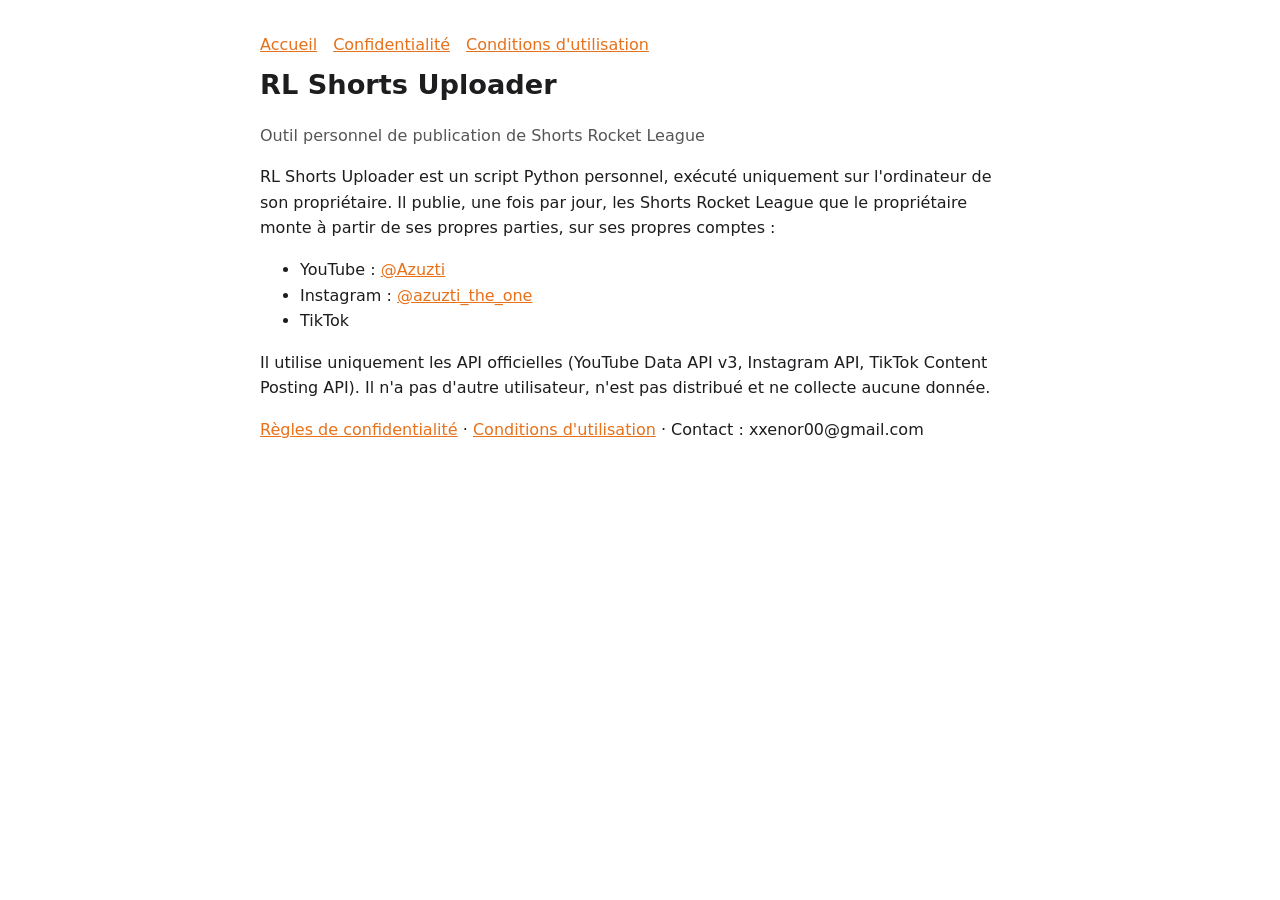
==== index.html @ 32b52418 "Site RL Shorts Uploader : accueil, confidentialité, conditions" ====
<!doctype html><html lang="fr"><head><meta charset="utf-8"><meta name="viewport" content="width=device-width,initial-scale=1"><title>RL Shorts Uploader</title><style>:root{--bg:#fff;--fg:#1d1d1f;--mut:#555;--acc:#e8711a}@media (prefers-color-scheme:dark){:root{--bg:#111418;--fg:#eceff3;--mut:#a8b0bb;--acc:#ff9a45}}
body{background:var(--bg);color:var(--fg);font:16px/1.6 system-ui,Segoe UI,sans-serif;max-width:760px;margin:0 auto;padding:32px 16px}
h1{font-size:1.7rem;margin:.2em 0}h2{font-size:1.15rem;margin-top:1.6em;color:var(--acc)}a{color:var(--acc)}.mut{color:var(--mut)}nav a{margin-right:16px}</style></head>
<body><nav><a href="./">Accueil</a><a href="privacy.html">Confidentialité</a><a href="terms.html">Conditions d'utilisation</a></nav><h1>RL Shorts Uploader</h1><p class="mut">Outil personnel de publication de Shorts Rocket League</p>
<p>RL Shorts Uploader est un script Python personnel, exécuté uniquement sur l'ordinateur de son propriétaire. Il publie, une fois par jour, les Shorts Rocket League que le propriétaire monte à partir de ses propres parties, sur ses propres comptes :</p>
<ul><li>YouTube : <a href="https://www.youtube.com/@Azuzti">@Azuzti</a></li><li>Instagram : <a href="https://www.instagram.com/azuzti_the_one/">@azuzti_the_one</a></li><li>TikTok</li></ul>
<p>Il utilise uniquement les API officielles (YouTube Data API v3, Instagram API, TikTok Content Posting API). Il n'a pas d'autre utilisateur, n'est pas distribué et ne collecte aucune donnée.</p>
<p><a href="privacy.html">Règles de confidentialité</a> · <a href="terms.html">Conditions d'utilisation</a> · Contact : xxenor00@gmail.com</p></body></html>
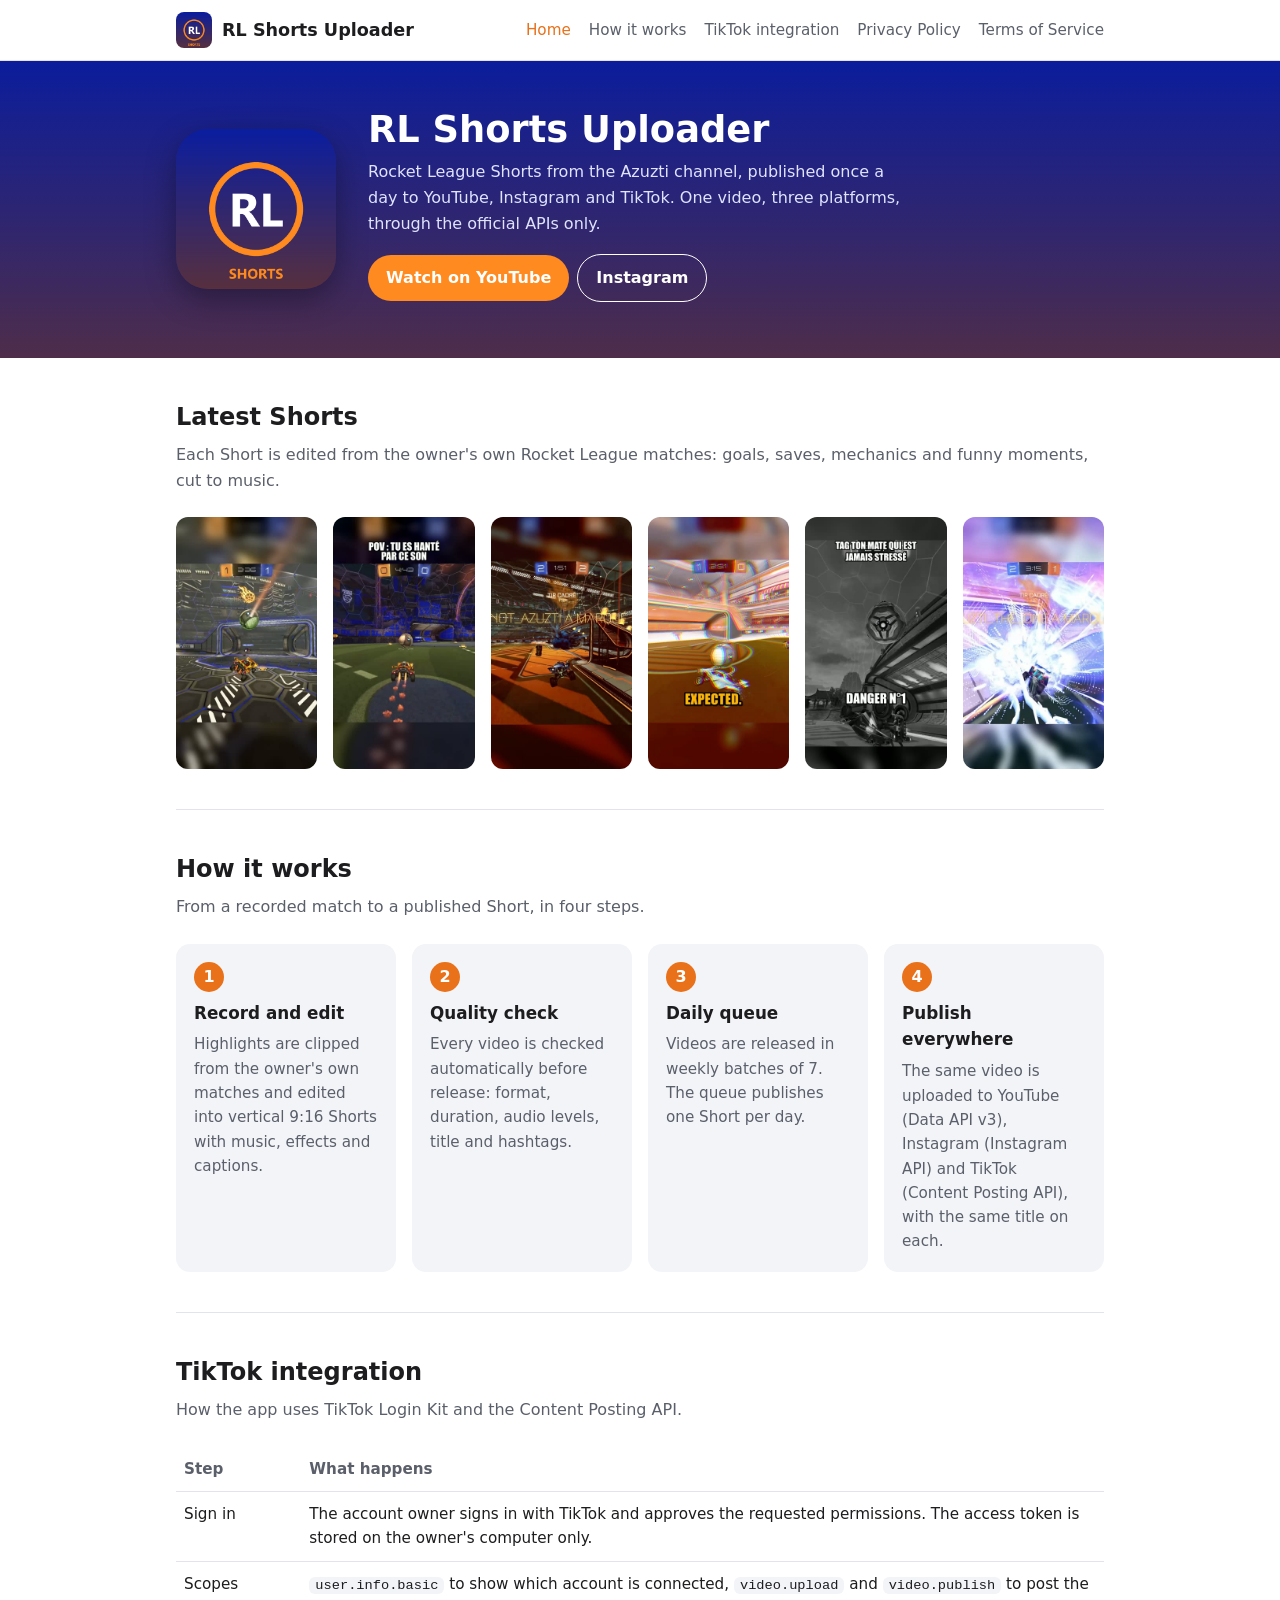
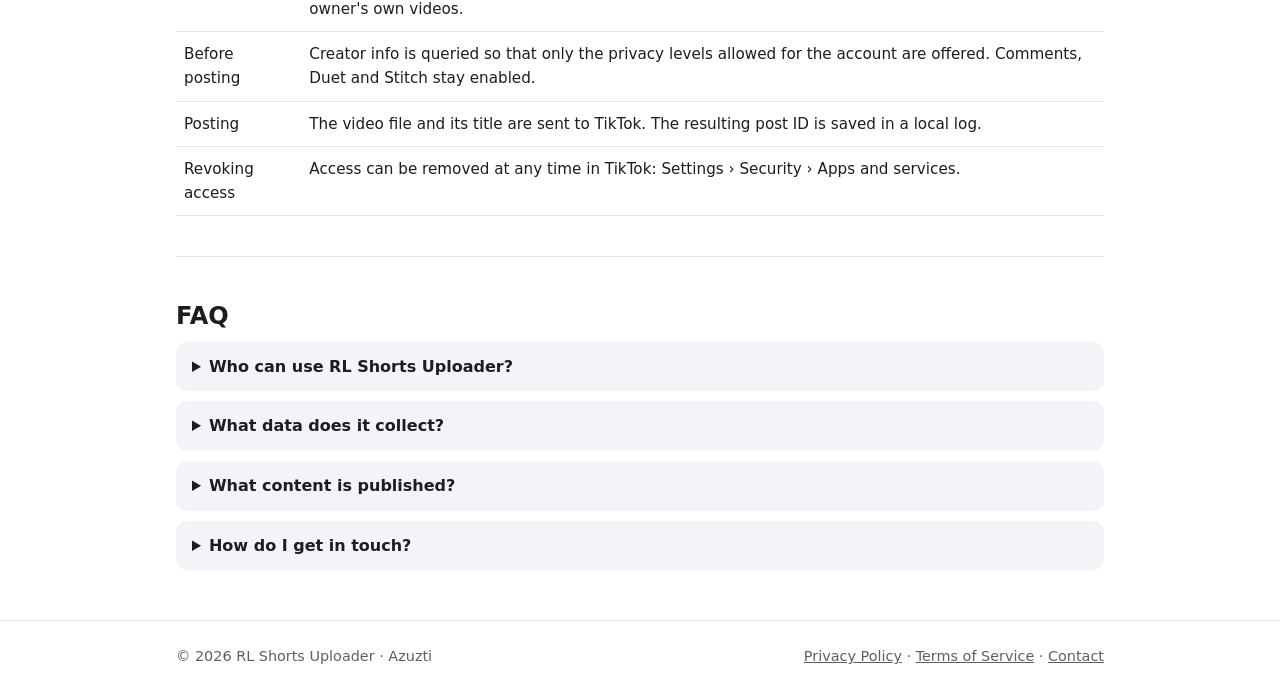
==== commit 10c3db6d: "Site complet en anglais, icône de l'app en favicon et logo sur toutes les pages Co-Authored-By: Clau" ====
--- a/index.html
+++ b/index.html
@@ -1,8 +1,82 @@
-<!doctype html><html lang="fr"><head><meta charset="utf-8"><meta name="viewport" content="width=device-width,initial-scale=1"><title>RL Shorts Uploader</title><style>:root{--bg:#fff;--fg:#1d1d1f;--mut:#555;--acc:#e8711a}@media (prefers-color-scheme:dark){:root{--bg:#111418;--fg:#eceff3;--mut:#a8b0bb;--acc:#ff9a45}}
-body{background:var(--bg);color:var(--fg);font:16px/1.6 system-ui,Segoe UI,sans-serif;max-width:760px;margin:0 auto;padding:32px 16px}
-h1{font-size:1.7rem;margin:.2em 0}h2{font-size:1.15rem;margin-top:1.6em;color:var(--acc)}a{color:var(--acc)}.mut{color:var(--mut)}nav a{margin-right:16px}</style></head>
-<body><nav><a href="./">Accueil</a><a href="privacy.html">Confidentialité</a><a href="terms.html">Conditions d'utilisation</a></nav><h1>RL Shorts Uploader</h1><p class="mut">Outil personnel de publication de Shorts Rocket League</p>
-<p>RL Shorts Uploader est un script Python personnel, exécuté uniquement sur l'ordinateur de son propriétaire. Il publie, une fois par jour, les Shorts Rocket League que le propriétaire monte à partir de ses propres parties, sur ses propres comptes :</p>
-<ul><li>YouTube : <a href="https://www.youtube.com/@Azuzti">@Azuzti</a></li><li>Instagram : <a href="https://www.instagram.com/azuzti_the_one/">@azuzti_the_one</a></li><li>TikTok</li></ul>
-<p>Il utilise uniquement les API officielles (YouTube Data API v3, Instagram API, TikTok Content Posting API). Il n'a pas d'autre utilisateur, n'est pas distribué et ne collecte aucune donnée.</p>
-<p><a href="privacy.html">Règles de confidentialité</a> · <a href="terms.html">Conditions d'utilisation</a> · Contact : xxenor00@gmail.com</p></body></html>+<!doctype html>
+<html lang="en">
+<head>
+<meta charset="utf-8">
+<meta name="viewport" content="width=device-width,initial-scale=1">
+<title>RL Shorts Uploader</title>
+<meta name="description" content="RL Shorts Uploader publishes the Azuzti channel's Rocket League Shorts to YouTube, Instagram and TikTok through their official APIs.">
+<link rel="icon" href="favicon.ico" sizes="any">
+<link rel="icon" type="image/png" sizes="32x32" href="favicon-32.png">
+<link rel="apple-touch-icon" href="apple-touch-icon.png">
+<link rel="stylesheet" href="style.css">
+</head>
+<body>
+<header class="top"><div class="wrap">
+  <a class="brand" href="./"><img src="icon.png" alt="RL Shorts Uploader icon" width="36" height="36">RL Shorts Uploader</a>
+  <nav><a href="./" aria-current="page">Home</a><a href="#how">How it works</a><a href="#tiktok">TikTok integration</a><a href="privacy.html">Privacy Policy</a><a href="terms.html">Terms of Service</a></nav>
+</div></header>
+
+<div class="hero"><div class="wrap">
+  <img src="icon.png" alt="RL Shorts Uploader icon" width="160" height="160">
+  <div class="txt">
+    <h1>RL Shorts Uploader</h1>
+    <p>Rocket League Shorts from the Azuzti channel, published once a day to YouTube, Instagram and TikTok. One video, three platforms, through the official APIs only.</p>
+    <a class="btn" href="https://www.youtube.com/@Azuzti">Watch on YouTube</a><a class="btn ghost" href="https://www.instagram.com/azuzti_the_one/">Instagram</a>
+  </div>
+</div></div>
+
+<main class="wrap">
+
+<section id="shorts">
+  <h2>Latest Shorts</h2>
+  <p class="lead">Each Short is edited from the owner's own Rocket League matches: goals, saves, mechanics and funny moments, cut to music.</p>
+  <div class="grid g6">
+    <a class="shot" href="https://www.youtube.com/@Azuzti/shorts"><img src="img/short-01.jpg" alt="Rocket League Short thumbnail" loading="lazy"></a>
+    <a class="shot" href="https://www.youtube.com/@Azuzti/shorts"><img src="img/short-02.jpg" alt="Rocket League Short thumbnail" loading="lazy"></a>
+    <a class="shot" href="https://www.youtube.com/@Azuzti/shorts"><img src="img/short-03.jpg" alt="Rocket League Short thumbnail" loading="lazy"></a>
+    <a class="shot" href="https://www.youtube.com/@Azuzti/shorts"><img src="img/short-04.jpg" alt="Rocket League Short thumbnail" loading="lazy"></a>
+    <a class="shot" href="https://www.youtube.com/@Azuzti/shorts"><img src="img/short-05.jpg" alt="Rocket League Short thumbnail" loading="lazy"></a>
+    <a class="shot" href="https://www.youtube.com/@Azuzti/shorts"><img src="img/short-06.jpg" alt="Rocket League Short thumbnail" loading="lazy"></a>
+  </div>
+</section>
+
+<section id="how">
+  <h2>How it works</h2>
+  <p class="lead">From a recorded match to a published Short, in four steps.</p>
+  <div class="grid g3">
+    <div class="card"><span class="num">1</span><h3>Record and edit</h3><p>Highlights are clipped from the owner's own matches and edited into vertical 9:16 Shorts with music, effects and captions.</p></div>
+    <div class="card"><span class="num">2</span><h3>Quality check</h3><p>Every video is checked automatically before release: format, duration, audio levels, title and hashtags.</p></div>
+    <div class="card"><span class="num">3</span><h3>Daily queue</h3><p>Videos are released in weekly batches of 7. The queue publishes one Short per day.</p></div>
+    <div class="card"><span class="num">4</span><h3>Publish everywhere</h3><p>The same video is uploaded to YouTube (Data API v3), Instagram (Instagram API) and TikTok (Content Posting API), with the same title on each.</p></div>
+  </div>
+</section>
+
+<section id="tiktok">
+  <h2>TikTok integration</h2>
+  <p class="lead">How the app uses TikTok Login Kit and the Content Posting API.</p>
+  <table>
+    <tr><th>Step</th><th>What happens</th></tr>
+    <tr><td>Sign in</td><td>The account owner signs in with TikTok and approves the requested permissions. The access token is stored on the owner's computer only.</td></tr>
+    <tr><td>Scopes</td><td><code>user.info.basic</code> to show which account is connected, <code>video.upload</code> and <code>video.publish</code> to post the owner's own videos.</td></tr>
+    <tr><td>Before posting</td><td>Creator info is queried so that only the privacy levels allowed for the account are offered. Comments, Duet and Stitch stay enabled.</td></tr>
+    <tr><td>Posting</td><td>The video file and its title are sent to TikTok. The resulting post ID is saved in a local log.</td></tr>
+    <tr><td>Revoking access</td><td>Access can be removed at any time in TikTok: Settings › Security › Apps and services.</td></tr>
+  </table>
+</section>
+
+<section id="faq">
+  <h2>FAQ</h2>
+  <details><summary>Who can use RL Shorts Uploader?</summary><p>Only the owner of the Azuzti channel, to publish their own videos to their own accounts. It is not sold or distributed, and it has no public sign-up.</p></details>
+  <details><summary>What data does it collect?</summary><p>None from other people. It stores the owner's authorization tokens and a log of published videos (file name, title, post ID, date) on the owner's computer. See the <a href="privacy.html">Privacy Policy</a>.</p></details>
+  <details><summary>What content is published?</summary><p>Only Rocket League videos edited by the owner from their own gameplay. See the <a href="terms.html">Terms of Service</a>.</p></details>
+  <details><summary>How do I get in touch?</summary><p>Email <a href="mailto:xxenor00@gmail.com">xxenor00@gmail.com</a>.</p></details>
+</section>
+
+</main>
+
+<footer><div class="wrap">
+  <span>© 2026 RL Shorts Uploader · Azuzti</span>
+  <span><a href="privacy.html">Privacy Policy</a> · <a href="terms.html">Terms of Service</a> · <a href="mailto:xxenor00@gmail.com">Contact</a></span>
+</div></footer>
+</body>
+</html>
--- a/style.css
+++ b/style.css
@@ -0,0 +1,50 @@
+:root{--bg:#ffffff;--fg:#1d1d1f;--mut:#5a5f6a;--acc:#e8711a;--acc2:#1a2a9c;--box:#f3f4f8;--line:#e2e4ea}
+@media (prefers-color-scheme:dark){:root{--bg:#0f1220;--fg:#eceff3;--mut:#a8b0bb;--acc:#ff9a45;--acc2:#8e9cff;--box:#1a1e30;--line:#2a2f45}}
+*{box-sizing:border-box}
+body{margin:0;background:var(--bg);color:var(--fg);font:16px/1.6 system-ui,"Segoe UI",Roboto,sans-serif}
+a{color:var(--acc)}
+.wrap{max-width:960px;margin:0 auto;padding:0 16px}
+.top{border-bottom:1px solid var(--line)}
+.top .wrap{display:flex;align-items:center;justify-content:space-between;flex-wrap:wrap;gap:8px 20px;padding-top:12px;padding-bottom:12px}
+.brand{display:flex;align-items:center;gap:10px;font-weight:700;font-size:1.1rem;color:var(--fg);text-decoration:none}
+.brand img{border-radius:8px}
+nav{display:flex;flex-wrap:wrap;gap:4px 18px}
+nav a{color:var(--mut);text-decoration:none;font-size:.95rem}
+nav a:hover,nav a[aria-current]{color:var(--acc)}
+.hero{background:linear-gradient(180deg,#0b1d9c 0%,#4e2d4a 100%);color:#fff}
+.hero .wrap{display:flex;align-items:center;gap:32px;padding-top:48px;padding-bottom:48px;flex-wrap:wrap}
+.hero img{width:160px;height:160px;border-radius:32px;box-shadow:0 10px 30px rgba(0,0,0,.35)}
+.hero h1{font-size:2.3rem;line-height:1.15;margin:0 0 8px}
+.hero p{margin:0 0 18px;max-width:540px;color:#dfe3ff}
+.hero .txt{flex:1;min-width:260px}
+.btn{display:inline-block;padding:10px 18px;border-radius:999px;background:#ff8a1f;color:#fff;text-decoration:none;font-weight:600;margin:0 8px 8px 0}
+.btn.ghost{background:transparent;border:1.5px solid #fff}
+main section{padding:40px 0;border-bottom:1px solid var(--line)}
+main section:last-child{border-bottom:0}
+h2{font-size:1.5rem;margin:0 0 6px}
+.lead{color:var(--mut);margin:0 0 24px}
+.grid{display:grid;gap:16px}
+.g3{grid-template-columns:repeat(auto-fit,minmax(200px,1fr))}
+.g6{grid-template-columns:repeat(auto-fit,minmax(130px,1fr))}
+.card{background:var(--box);border-radius:14px;padding:18px}
+.card h3{margin:0 0 6px;font-size:1.05rem}
+.card p{margin:0;color:var(--mut);font-size:.95rem}
+.num{display:inline-flex;align-items:center;justify-content:center;width:30px;height:30px;border-radius:50%;background:var(--acc);color:#fff;font-weight:700;margin-bottom:8px}
+.shot{display:block;border-radius:12px;overflow:hidden;aspect-ratio:9/16;background:#000}
+.shot img{width:100%;height:100%;object-fit:cover;display:block;transition:transform .2s}
+.shot:hover img{transform:scale(1.04)}
+table{border-collapse:collapse;width:100%;font-size:.95rem}
+td,th{text-align:left;padding:10px 8px;border-bottom:1px solid var(--line);vertical-align:top}
+th{color:var(--mut);font-weight:600}
+code{background:var(--box);padding:1px 6px;border-radius:6px;font-size:.9em}
+details{background:var(--box);border-radius:12px;padding:12px 16px;margin-bottom:10px}
+summary{cursor:pointer;font-weight:600}
+details p{margin:8px 0 0;color:var(--mut)}
+.doc{padding:32px 0 48px;max-width:760px}
+.doc h1{font-size:1.9rem;margin:0 0 4px}
+.doc h2{font-size:1.15rem;margin-top:1.6em;color:var(--acc)}
+.mut{color:var(--mut)}
+footer{border-top:1px solid var(--line);padding:24px 0;color:var(--mut);font-size:.9rem}
+footer .wrap{display:flex;justify-content:space-between;flex-wrap:wrap;gap:8px 24px}
+footer a{color:var(--mut)}
+@media (max-width:560px){.hero h1{font-size:1.8rem}.hero img{width:112px;height:112px;border-radius:24px}.hero .wrap{gap:20px;padding-top:32px;padding-bottom:32px}}
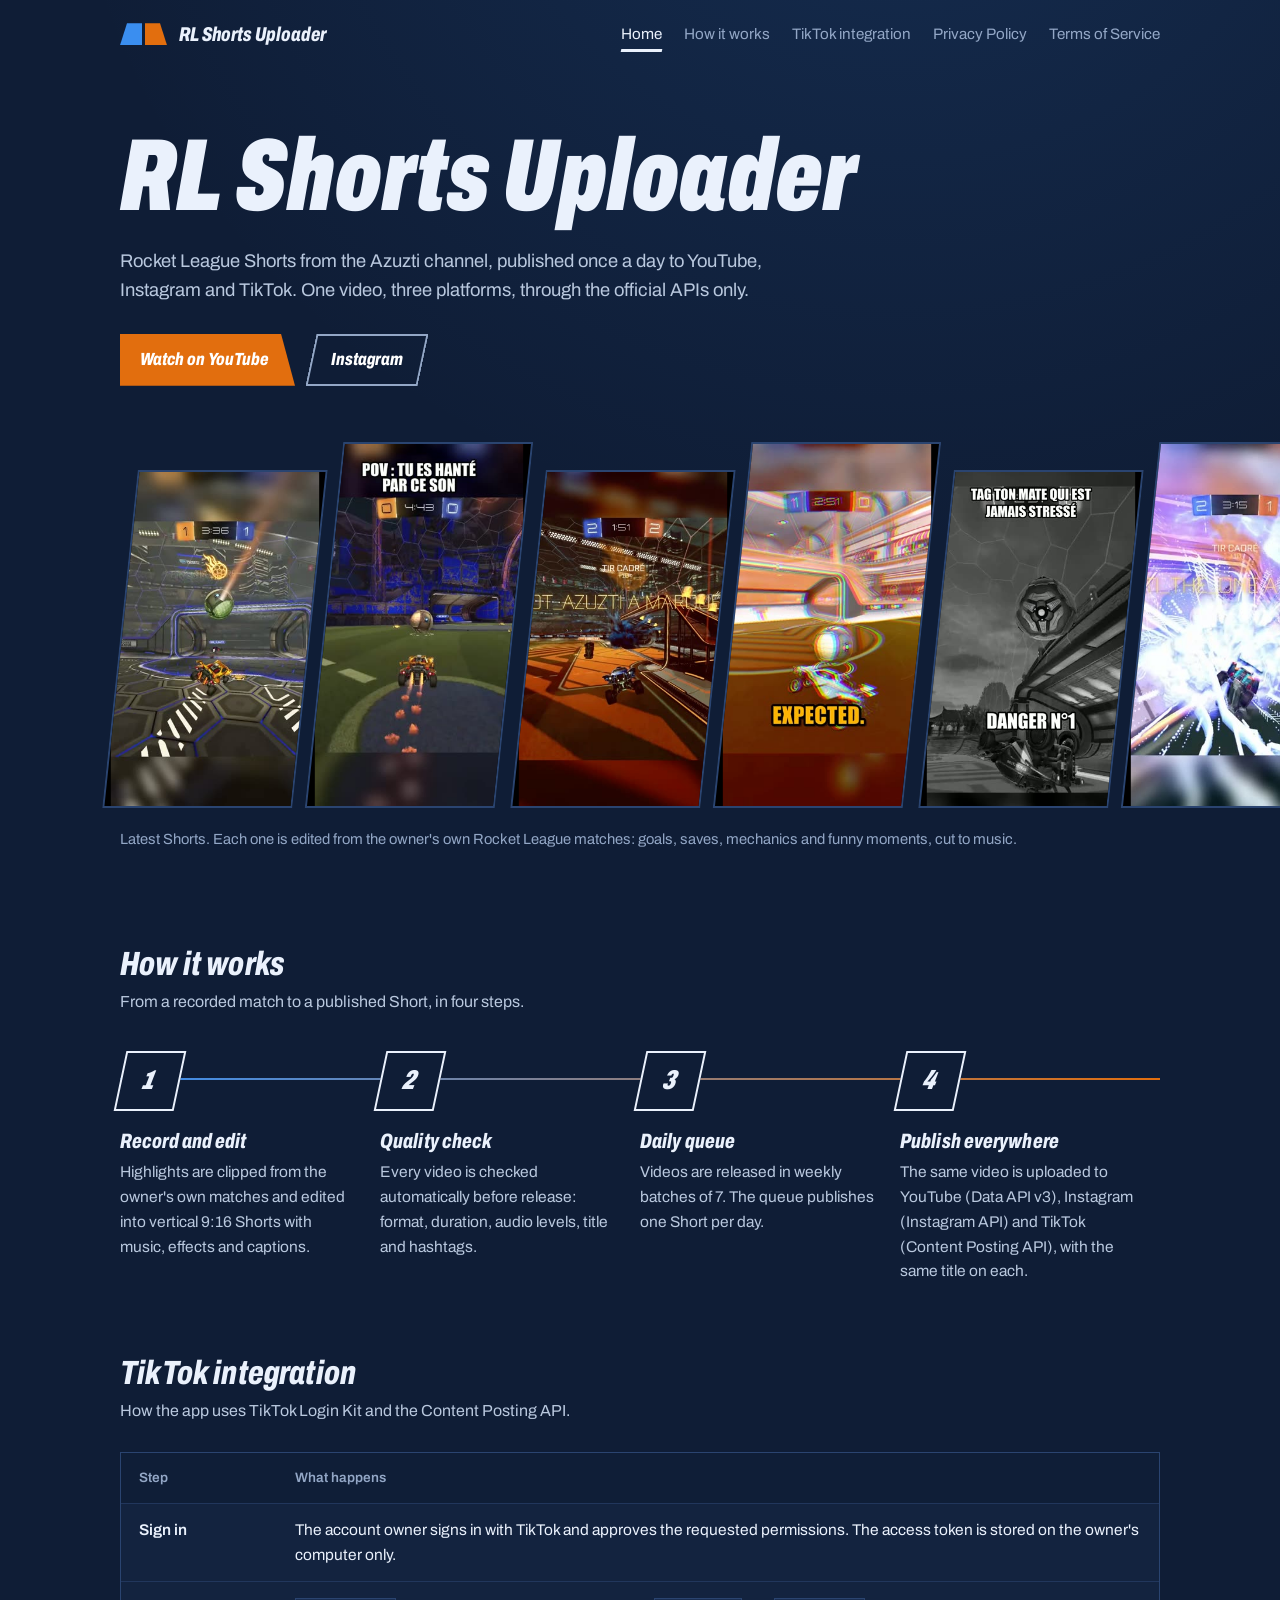
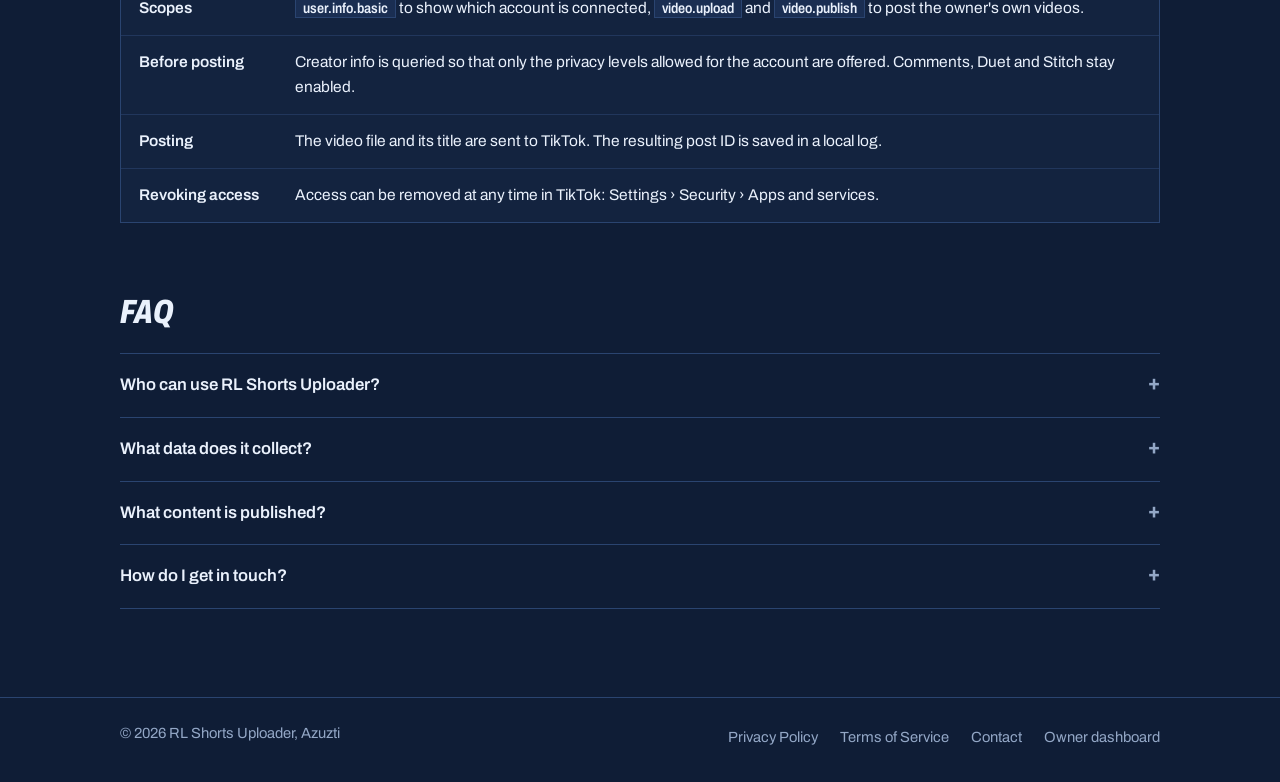
==== commit 1cb58533: "Nouvelle direction artistique, alignée sur le dashboard Arène de nuit, titres Archivo condensés et p" ====
--- a/index.html
+++ b/index.html
@@ -5,78 +5,81 @@
 <meta name="viewport" content="width=device-width,initial-scale=1">
 <title>RL Shorts Uploader</title>
 <meta name="description" content="RL Shorts Uploader publishes the Azuzti channel's Rocket League Shorts to YouTube, Instagram and TikTok through their official APIs.">
+<meta name="theme-color" content="#0f1d36">
 <link rel="icon" href="favicon.ico" sizes="any">
 <link rel="icon" type="image/png" sizes="32x32" href="favicon-32.png">
 <link rel="apple-touch-icon" href="apple-touch-icon.png">
+<link rel="preload" href="fonts/archivo-latin-wdth-italic.woff2" as="font" type="font/woff2" crossorigin>
 <link rel="stylesheet" href="style.css">
 </head>
 <body>
 <header class="top"><div class="wrap">
-  <a class="brand" href="./"><img src="icon.png" alt="RL Shorts Uploader icon" width="36" height="36">RL Shorts Uploader</a>
-  <nav><a href="./" aria-current="page">Home</a><a href="#how">How it works</a><a href="#tiktok">TikTok integration</a><a href="privacy.html">Privacy Policy</a><a href="terms.html">Terms of Service</a></nav>
+  <a class="brand" href="./"><span class="marque" aria-hidden="true"><i></i><i></i></span>RL Shorts Uploader</a>
+  <nav aria-label="Main"><a href="./" aria-current="page">Home</a><a href="#how">How it works</a><a href="#tiktok">TikTok integration</a><a href="privacy.html">Privacy Policy</a><a href="terms.html">Terms of Service</a></nav>
 </div></header>
 
-<div class="hero"><div class="wrap">
-  <img src="icon.png" alt="RL Shorts Uploader icon" width="160" height="160">
-  <div class="txt">
+<div class="hero">
+  <div class="wrap">
     <h1>RL Shorts Uploader</h1>
-    <p>Rocket League Shorts from the Azuzti channel, published once a day to YouTube, Instagram and TikTok. One video, three platforms, through the official APIs only.</p>
-    <a class="btn" href="https://www.youtube.com/@Azuzti">Watch on YouTube</a><a class="btn ghost" href="https://www.instagram.com/azuzti_the_one/">Instagram</a>
+    <p class="lead">Rocket League Shorts from the Azuzti channel, published once a day to YouTube, Instagram and TikTok. One video, three platforms, through the official APIs only.</p>
+    <div class="actions"><a class="btn" href="https://www.youtube.com/@Azuzti">Watch on YouTube</a><a class="btn ghost" href="https://www.instagram.com/azuzti_the_one/"><span>Instagram</span></a></div>
   </div>
-</div></div>
+  <section id="shorts" aria-label="Latest Shorts" style="padding:0">
+    <div class="fil">
+      <a href="https://www.youtube.com/@Azuzti/shorts"><img src="img/short-01.jpg" alt="Rocket League Short thumbnail" width="360" height="640"></a>
+      <a href="https://www.youtube.com/@Azuzti/shorts"><img src="img/short-02.jpg" alt="Rocket League Short thumbnail" width="360" height="640"></a>
+      <a href="https://www.youtube.com/@Azuzti/shorts"><img src="img/short-03.jpg" alt="Rocket League Short thumbnail" width="360" height="640"></a>
+      <a href="https://www.youtube.com/@Azuzti/shorts"><img src="img/short-04.jpg" alt="Rocket League Short thumbnail" width="360" height="640" loading="lazy"></a>
+      <a href="https://www.youtube.com/@Azuzti/shorts"><img src="img/short-05.jpg" alt="Rocket League Short thumbnail" width="360" height="640" loading="lazy"></a>
+      <a href="https://www.youtube.com/@Azuzti/shorts"><img src="img/short-06.jpg" alt="Rocket League Short thumbnail" width="360" height="640" loading="lazy"></a>
+    </div>
+    <div class="wrap"><p class="legende">Latest Shorts. Each one is edited from the owner's own Rocket League matches: goals, saves, mechanics and funny moments, cut to music.</p></div>
+  </section>
+</div>
 
 <main class="wrap">
-
-<section id="shorts">
-  <h2>Latest Shorts</h2>
-  <p class="lead">Each Short is edited from the owner's own Rocket League matches: goals, saves, mechanics and funny moments, cut to music.</p>
-  <div class="grid g6">
-    <a class="shot" href="https://www.youtube.com/@Azuzti/shorts"><img src="img/short-01.jpg" alt="Rocket League Short thumbnail" loading="lazy"></a>
-    <a class="shot" href="https://www.youtube.com/@Azuzti/shorts"><img src="img/short-02.jpg" alt="Rocket League Short thumbnail" loading="lazy"></a>
-    <a class="shot" href="https://www.youtube.com/@Azuzti/shorts"><img src="img/short-03.jpg" alt="Rocket League Short thumbnail" loading="lazy"></a>
-    <a class="shot" href="https://www.youtube.com/@Azuzti/shorts"><img src="img/short-04.jpg" alt="Rocket League Short thumbnail" loading="lazy"></a>
-    <a class="shot" href="https://www.youtube.com/@Azuzti/shorts"><img src="img/short-05.jpg" alt="Rocket League Short thumbnail" loading="lazy"></a>
-    <a class="shot" href="https://www.youtube.com/@Azuzti/shorts"><img src="img/short-06.jpg" alt="Rocket League Short thumbnail" loading="lazy"></a>
-  </div>
-</section>
 
 <section id="how">
   <h2>How it works</h2>
   <p class="lead">From a recorded match to a published Short, in four steps.</p>
-  <div class="grid g3">
-    <div class="card"><span class="num">1</span><h3>Record and edit</h3><p>Highlights are clipped from the owner's own matches and edited into vertical 9:16 Shorts with music, effects and captions.</p></div>
-    <div class="card"><span class="num">2</span><h3>Quality check</h3><p>Every video is checked automatically before release: format, duration, audio levels, title and hashtags.</p></div>
-    <div class="card"><span class="num">3</span><h3>Daily queue</h3><p>Videos are released in weekly batches of 7. The queue publishes one Short per day.</p></div>
-    <div class="card"><span class="num">4</span><h3>Publish everywhere</h3><p>The same video is uploaded to YouTube (Data API v3), Instagram (Instagram API) and TikTok (Content Posting API), with the same title on each.</p></div>
-  </div>
+  <ol class="etapes">
+    <li><h3>Record and edit</h3><p>Highlights are clipped from the owner's own matches and edited into vertical 9:16 Shorts with music, effects and captions.</p></li>
+    <li><h3>Quality check</h3><p>Every video is checked automatically before release: format, duration, audio levels, title and hashtags.</p></li>
+    <li><h3>Daily queue</h3><p>Videos are released in weekly batches of 7. The queue publishes one Short per day.</p></li>
+    <li><h3>Publish everywhere</h3><p>The same video is uploaded to YouTube (Data API v3), Instagram (Instagram API) and TikTok (Content Posting API), with the same title on each.</p></li>
+  </ol>
 </section>
 
 <section id="tiktok">
   <h2>TikTok integration</h2>
   <p class="lead">How the app uses TikTok Login Kit and the Content Posting API.</p>
-  <table>
-    <tr><th>Step</th><th>What happens</th></tr>
-    <tr><td>Sign in</td><td>The account owner signs in with TikTok and approves the requested permissions. The access token is stored on the owner's computer only.</td></tr>
-    <tr><td>Scopes</td><td><code>user.info.basic</code> to show which account is connected, <code>video.upload</code> and <code>video.publish</code> to post the owner's own videos.</td></tr>
-    <tr><td>Before posting</td><td>Creator info is queried so that only the privacy levels allowed for the account are offered. Comments, Duet and Stitch stay enabled.</td></tr>
-    <tr><td>Posting</td><td>The video file and its title are sent to TikTok. The resulting post ID is saved in a local log.</td></tr>
-    <tr><td>Revoking access</td><td>Access can be removed at any time in TikTok: Settings › Security › Apps and services.</td></tr>
-  </table>
+  <div class="table">
+    <table>
+      <tr><th>Step</th><th>What happens</th></tr>
+      <tr><td>Sign in</td><td>The account owner signs in with TikTok and approves the requested permissions. The access token is stored on the owner's computer only.</td></tr>
+      <tr><td>Scopes</td><td><code>user.info.basic</code> to show which account is connected, <code>video.upload</code> and <code>video.publish</code> to post the owner's own videos.</td></tr>
+      <tr><td>Before posting</td><td>Creator info is queried so that only the privacy levels allowed for the account are offered. Comments, Duet and Stitch stay enabled.</td></tr>
+      <tr><td>Posting</td><td>The video file and its title are sent to TikTok. The resulting post ID is saved in a local log.</td></tr>
+      <tr><td>Revoking access</td><td>Access can be removed at any time in TikTok: Settings › Security › Apps and services.</td></tr>
+    </table>
+  </div>
 </section>
 
 <section id="faq">
   <h2>FAQ</h2>
-  <details><summary>Who can use RL Shorts Uploader?</summary><p>Only the owner of the Azuzti channel, to publish their own videos to their own accounts. It is not sold or distributed, and it has no public sign-up.</p></details>
-  <details><summary>What data does it collect?</summary><p>None from other people. It stores the owner's authorization tokens and a log of published videos (file name, title, post ID, date) on the owner's computer. See the <a href="privacy.html">Privacy Policy</a>.</p></details>
-  <details><summary>What content is published?</summary><p>Only Rocket League videos edited by the owner from their own gameplay. See the <a href="terms.html">Terms of Service</a>.</p></details>
-  <details><summary>How do I get in touch?</summary><p>Email <a href="mailto:xxenor00@gmail.com">xxenor00@gmail.com</a>.</p></details>
+  <div class="faq">
+    <details><summary>Who can use RL Shorts Uploader?</summary><p>Only the owner of the Azuzti channel, to publish their own videos to their own accounts. It is not sold or distributed, and it has no public sign-up.</p></details>
+    <details><summary>What data does it collect?</summary><p>None from other people. It stores the owner's authorization tokens and a log of published videos (file name, title, post ID, date) on the owner's computer. See the <a href="privacy.html">Privacy Policy</a>.</p></details>
+    <details><summary>What content is published?</summary><p>Only Rocket League videos edited by the owner from their own gameplay. See the <a href="terms.html">Terms of Service</a>.</p></details>
+    <details><summary>How do I get in touch?</summary><p>Email <a href="mailto:xxenor00@gmail.com">xxenor00@gmail.com</a>.</p></details>
+  </div>
 </section>
 
 </main>
 
 <footer><div class="wrap">
-  <span>© 2026 RL Shorts Uploader · Azuzti</span>
-  <span><a href="privacy.html">Privacy Policy</a> · <a href="terms.html">Terms of Service</a> · <a href="mailto:xxenor00@gmail.com">Contact</a></span>
+  <span>© 2026 RL Shorts Uploader, Azuzti</span>
+  <nav aria-label="Footer"><a href="privacy.html">Privacy Policy</a><a href="terms.html">Terms of Service</a><a href="mailto:xxenor00@gmail.com">Contact</a><a href="https://azuzti-dashboard.vercel.app" rel="nofollow">Owner dashboard</a></nav>
 </div></footer>
 </body>
 </html>
--- a/style.css
+++ b/style.css
@@ -1,50 +1,113 @@
-:root{--bg:#ffffff;--fg:#1d1d1f;--mut:#5a5f6a;--acc:#e8711a;--acc2:#1a2a9c;--box:#f3f4f8;--line:#e2e4ea}
-@media (prefers-color-scheme:dark){:root{--bg:#0f1220;--fg:#eceff3;--mut:#a8b0bb;--acc:#ff9a45;--acc2:#8e9cff;--box:#1a1e30;--line:#2a2f45}}
+/* RL Shorts Uploader : arène de nuit, les deux équipes de Rocket League (bleu / orange),
+   titres condensés et penchés comme l'habillage du jeu. Même direction artistique que le dashboard. */
+@font-face{font-family:"Archivo";font-style:normal;font-weight:100 900;font-stretch:62% 125%;font-display:swap;src:url(fonts/archivo-latin-wdth-normal.woff2) format("woff2-variations")}
+@font-face{font-family:"Archivo";font-style:italic;font-weight:100 900;font-stretch:62% 125%;font-display:swap;src:url(fonts/archivo-latin-wdth-italic.woff2) format("woff2-variations")}
+
+:root{
+  --nuit:#0f1d36;--tribune:#13233f;--tribune-haute:#1a2e52;--ligne:#2a4470;
+  --glace:#eaf1fc;--brume:#93a7c6;--brume-forte:#b9c8de;
+  --orange:#e26e0e;--orange-clair:#ffa45c;--bleu:#3a8ef0;
+  --pente:14px;
+  color-scheme:dark;
+}
 *{box-sizing:border-box}
-body{margin:0;background:var(--bg);color:var(--fg);font:16px/1.6 system-ui,"Segoe UI",Roboto,sans-serif}
-a{color:var(--acc)}
-.wrap{max-width:960px;margin:0 auto;padding:0 16px}
-.top{border-bottom:1px solid var(--line)}
-.top .wrap{display:flex;align-items:center;justify-content:space-between;flex-wrap:wrap;gap:8px 20px;padding-top:12px;padding-bottom:12px}
-.brand{display:flex;align-items:center;gap:10px;font-weight:700;font-size:1.1rem;color:var(--fg);text-decoration:none}
-.brand img{border-radius:8px}
-nav{display:flex;flex-wrap:wrap;gap:4px 18px}
-nav a{color:var(--mut);text-decoration:none;font-size:.95rem}
-nav a:hover,nav a[aria-current]{color:var(--acc)}
-.hero{background:linear-gradient(180deg,#0b1d9c 0%,#4e2d4a 100%);color:#fff}
-.hero .wrap{display:flex;align-items:center;gap:32px;padding-top:48px;padding-bottom:48px;flex-wrap:wrap}
-.hero img{width:160px;height:160px;border-radius:32px;box-shadow:0 10px 30px rgba(0,0,0,.35)}
-.hero h1{font-size:2.3rem;line-height:1.15;margin:0 0 8px}
-.hero p{margin:0 0 18px;max-width:540px;color:#dfe3ff}
-.hero .txt{flex:1;min-width:260px}
-.btn{display:inline-block;padding:10px 18px;border-radius:999px;background:#ff8a1f;color:#fff;text-decoration:none;font-weight:600;margin:0 8px 8px 0}
-.btn.ghost{background:transparent;border:1.5px solid #fff}
-main section{padding:40px 0;border-bottom:1px solid var(--line)}
-main section:last-child{border-bottom:0}
-h2{font-size:1.5rem;margin:0 0 6px}
-.lead{color:var(--mut);margin:0 0 24px}
-.grid{display:grid;gap:16px}
-.g3{grid-template-columns:repeat(auto-fit,minmax(200px,1fr))}
-.g6{grid-template-columns:repeat(auto-fit,minmax(130px,1fr))}
-.card{background:var(--box);border-radius:14px;padding:18px}
-.card h3{margin:0 0 6px;font-size:1.05rem}
-.card p{margin:0;color:var(--mut);font-size:.95rem}
-.num{display:inline-flex;align-items:center;justify-content:center;width:30px;height:30px;border-radius:50%;background:var(--acc);color:#fff;font-weight:700;margin-bottom:8px}
-.shot{display:block;border-radius:12px;overflow:hidden;aspect-ratio:9/16;background:#000}
-.shot img{width:100%;height:100%;object-fit:cover;display:block;transition:transform .2s}
-.shot:hover img{transform:scale(1.04)}
-table{border-collapse:collapse;width:100%;font-size:.95rem}
-td,th{text-align:left;padding:10px 8px;border-bottom:1px solid var(--line);vertical-align:top}
-th{color:var(--mut);font-weight:600}
-code{background:var(--box);padding:1px 6px;border-radius:6px;font-size:.9em}
-details{background:var(--box);border-radius:12px;padding:12px 16px;margin-bottom:10px}
-summary{cursor:pointer;font-weight:600}
-details p{margin:8px 0 0;color:var(--mut)}
-.doc{padding:32px 0 48px;max-width:760px}
-.doc h1{font-size:1.9rem;margin:0 0 4px}
-.doc h2{font-size:1.15rem;margin-top:1.6em;color:var(--acc)}
-.mut{color:var(--mut)}
-footer{border-top:1px solid var(--line);padding:24px 0;color:var(--mut);font-size:.9rem}
-footer .wrap{display:flex;justify-content:space-between;flex-wrap:wrap;gap:8px 24px}
-footer a{color:var(--mut)}
-@media (max-width:560px){.hero h1{font-size:1.8rem}.hero img{width:112px;height:112px;border-radius:24px}.hero .wrap{gap:20px;padding-top:32px;padding-bottom:32px}}
+html{background:var(--nuit);color:var(--glace);font:16px/1.6 "Archivo",system-ui,sans-serif;-webkit-text-size-adjust:100%}
+body{margin:0;min-height:100vh;background:radial-gradient(110% 55% at 70% -10%,rgb(58 142 240 / .14),transparent 60%),var(--nuit)}
+a{color:var(--glace);text-decoration-color:rgb(234 241 252 / .45);text-underline-offset:3px}
+a:hover{text-decoration-color:var(--glace)}
+:focus-visible{outline:2px solid var(--glace);outline-offset:3px;border-radius:2px}
+img{max-width:100%}
+.wrap{max-width:1080px;margin:0 auto;padding:0 20px}
+
+/* titres façon jeu */
+h1,h2,h3,.titre{font-stretch:72%;font-weight:800;font-style:italic;line-height:1.02;letter-spacing:.005em;margin:0}
+h2{font-size:2.1rem}
+h3{font-size:1.3rem}
+p{margin:0}
+.lead{color:var(--brume-forte);max-width:60ch;margin-top:8px}
+
+/* en-tête : la marque = les deux cases penchées du tableau des scores */
+.top .wrap{display:flex;align-items:center;justify-content:space-between;flex-wrap:wrap;gap:10px 28px;padding-top:18px;padding-bottom:18px}
+.brand{display:inline-flex;align-items:center;gap:12px;text-decoration:none;font-stretch:72%;font-weight:800;font-style:italic;font-size:1.25rem}
+.marque{display:inline-flex;gap:3px;height:22px}
+.marque i{display:block;width:22px}
+.marque i:first-child{background:var(--bleu);clip-path:polygon(7px 0,100% 0,100% 100%,0 100%)}
+.marque i:last-child{background:var(--orange);clip-path:polygon(0 0,calc(100% - 7px) 0,100% 100%,0 100%)}
+nav{display:flex;flex-wrap:wrap;gap:4px 22px}
+nav a{color:var(--brume);text-decoration:none;font-size:.95rem;padding:4px 0;position:relative}
+nav a:hover{color:var(--glace)}
+nav a[aria-current]{color:var(--glace)}
+nav a[aria-current]::after{content:"";position:absolute;left:0;right:0;bottom:-2px;height:3px;background:var(--glace);transform:skewX(-12deg)}
+
+/* boutons : cases penchées */
+.btn{display:inline-flex;align-items:center;padding:12px 26px 12px 20px;background:var(--orange);color:#fff;text-decoration:none;font-stretch:75%;font-weight:800;font-style:italic;font-size:1.1rem;clip-path:polygon(0 0,calc(100% - var(--pente)) 0,100% 100%,0 100%)}
+.btn:hover{background:#f07a16}
+.btn.ghost{background:transparent;box-shadow:inset 0 0 0 2px var(--brume);clip-path:none;padding:10px 20px;transform:skewX(-12deg)}
+.btn.ghost span{display:inline-block;transform:skewX(12deg)}
+.btn.ghost:hover{box-shadow:inset 0 0 0 2px var(--glace)}
+.actions{display:flex;flex-wrap:wrap;gap:12px 16px;margin-top:28px}
+
+/* accroche : le titre, puis le fil des derniers shorts, penchés comme l'interface du jeu */
+.hero{padding:56px 0 24px;overflow:hidden}
+.hero h1{font-size:clamp(3rem,9vw,6.4rem);font-stretch:66%;font-weight:900}
+.hero .lead{font-size:1.15rem;margin-top:18px}
+.fil{display:flex;gap:14px;margin-top:56px;padding-left:max(20px,calc((100vw - 1080px) / 2 + 20px));overflow-x:auto;scrollbar-width:none;padding-bottom:6px}
+.fil::-webkit-scrollbar{display:none}
+.fil a{flex:0 0 auto;width:clamp(140px,17vw,190px);aspect-ratio:9/16;transform:skewX(-6deg);overflow:hidden;background:#000;border:2px solid var(--ligne);transition:border-color .15s}
+.fil a:nth-child(odd){margin-top:28px}
+.fil a:hover{border-color:var(--glace)}
+.fil img{display:block;width:100%;height:100%;object-fit:cover;transform:skewX(6deg) scale(1.12)}
+.legende{margin-top:14px;color:var(--brume);font-size:.92rem}
+
+main section{padding:72px 0 0}
+main section:last-child{padding-bottom:88px}
+
+/* les 4 étapes : un vrai enchaînement, donc numérotées, reliées par une ligne de terrain */
+.etapes{list-style:none;margin:36px 0 0;padding:0;display:grid;grid-template-columns:repeat(4,1fr);gap:0;position:relative;counter-reset:etape}
+.etapes::before{content:"";position:absolute;left:0;right:0;top:27px;height:2px;background:linear-gradient(90deg,var(--bleu),var(--orange))}
+.etapes li{counter-increment:etape;padding:0 22px 0 0;position:relative}
+.etapes li::before{content:counter(etape);display:flex;align-items:center;justify-content:center;width:56px;height:56px;background:var(--nuit);border:2px solid var(--glace);font-stretch:70%;font-weight:900;font-style:italic;font-size:1.7rem;transform:skewX(-12deg);margin-bottom:20px;position:relative}
+.etapes h3{margin-bottom:8px}
+.etapes p{color:var(--brume-forte);font-size:.97rem}
+
+/* tableau d'intégration TikTok */
+.table{margin-top:28px;border:1px solid var(--ligne);background:var(--tribune);overflow-x:auto}
+table{border-collapse:collapse;width:100%;font-size:.97rem}
+th,td{text-align:left;padding:14px 18px;border-bottom:1px solid rgb(42 68 112 / .6);vertical-align:top}
+tr:last-child td{border-bottom:0}
+th{color:var(--brume);font-weight:600;font-size:.85rem;background:rgb(10 20 40 / .35)}
+td:first-child{font-weight:600;white-space:nowrap;width:9.5rem}
+code{font-family:inherit;font-stretch:85%;font-weight:600;background:var(--tribune-haute);border:1px solid var(--ligne);padding:1px 7px;font-size:.92em}
+
+/* FAQ */
+.faq{margin-top:24px;border-top:1px solid var(--ligne)}
+details{border-bottom:1px solid var(--ligne)}
+summary{cursor:pointer;list-style:none;padding:18px 0;font-weight:600;font-size:1.05rem;display:flex;justify-content:space-between;gap:16px}
+summary::-webkit-details-marker{display:none}
+summary::after{content:"+";font-stretch:70%;font-weight:800;font-size:1.4rem;line-height:1;color:var(--brume)}
+details[open] summary::after{content:"−"}
+details p{padding:0 0 20px;color:var(--brume-forte);max-width:68ch}
+
+/* pages de texte (confidentialité, conditions) */
+.doc{padding:40px 0 88px;max-width:720px}
+.doc h1{font-size:clamp(2.4rem,6vw,3.6rem);font-stretch:66%;font-weight:900}
+.doc .maj{color:var(--brume);margin-top:10px}
+.doc h2{font-size:1.45rem;margin:40px 0 10px;padding-top:18px;border-top:1px solid var(--ligne)}
+.doc p{color:var(--brume-forte)}
+
+footer{border-top:1px solid var(--ligne)}
+footer .wrap{display:flex;justify-content:space-between;flex-wrap:wrap;gap:12px 28px;padding-top:24px;padding-bottom:28px;color:var(--brume);font-size:.92rem}
+footer nav a{font-size:.92rem}
+
+@media (max-width:820px){
+  .etapes{grid-template-columns:1fr 1fr;row-gap:40px}
+  .etapes::before{display:none}
+}
+@media (max-width:520px){
+  h2{font-size:1.8rem}
+  .hero{padding-top:36px}
+  .etapes{grid-template-columns:1fr}
+  .fil{margin-top:40px}
+  td:first-child{width:auto}
+}
+@media (prefers-reduced-motion:reduce){*{transition:none!important}}
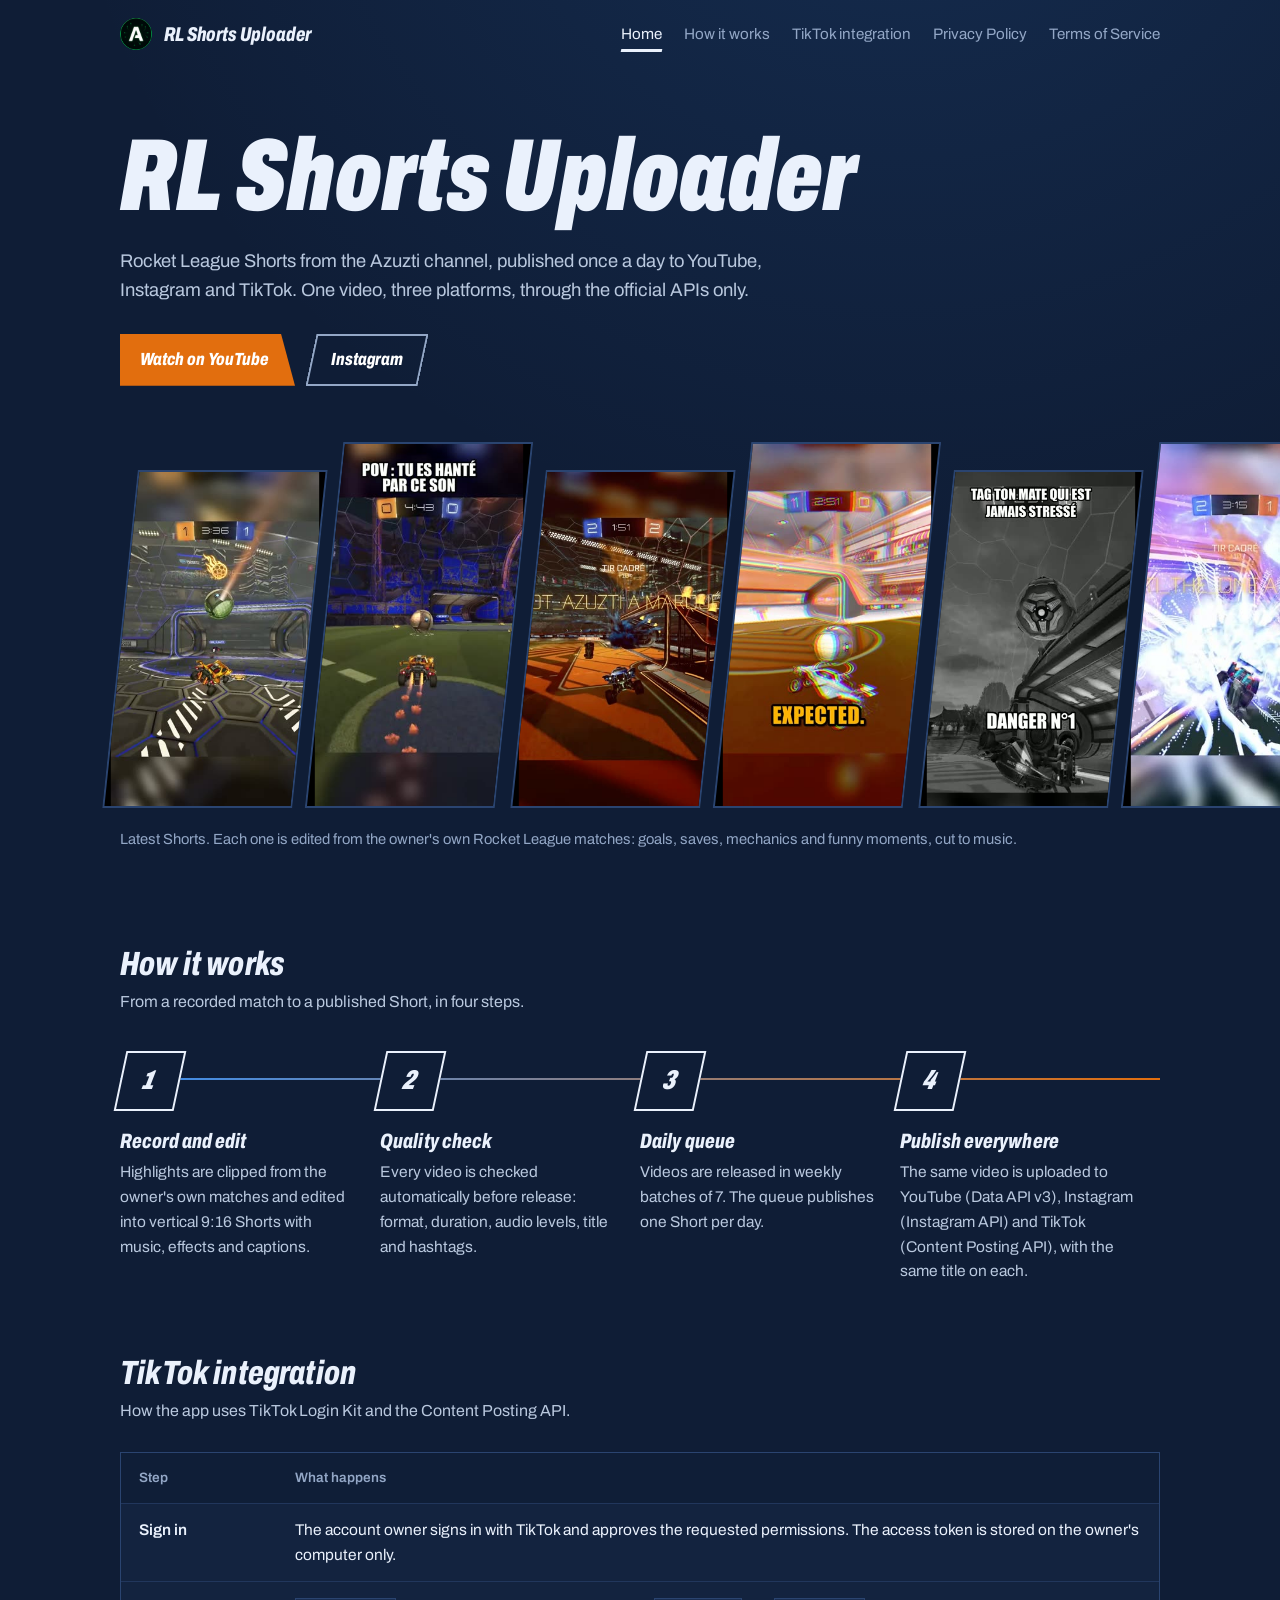
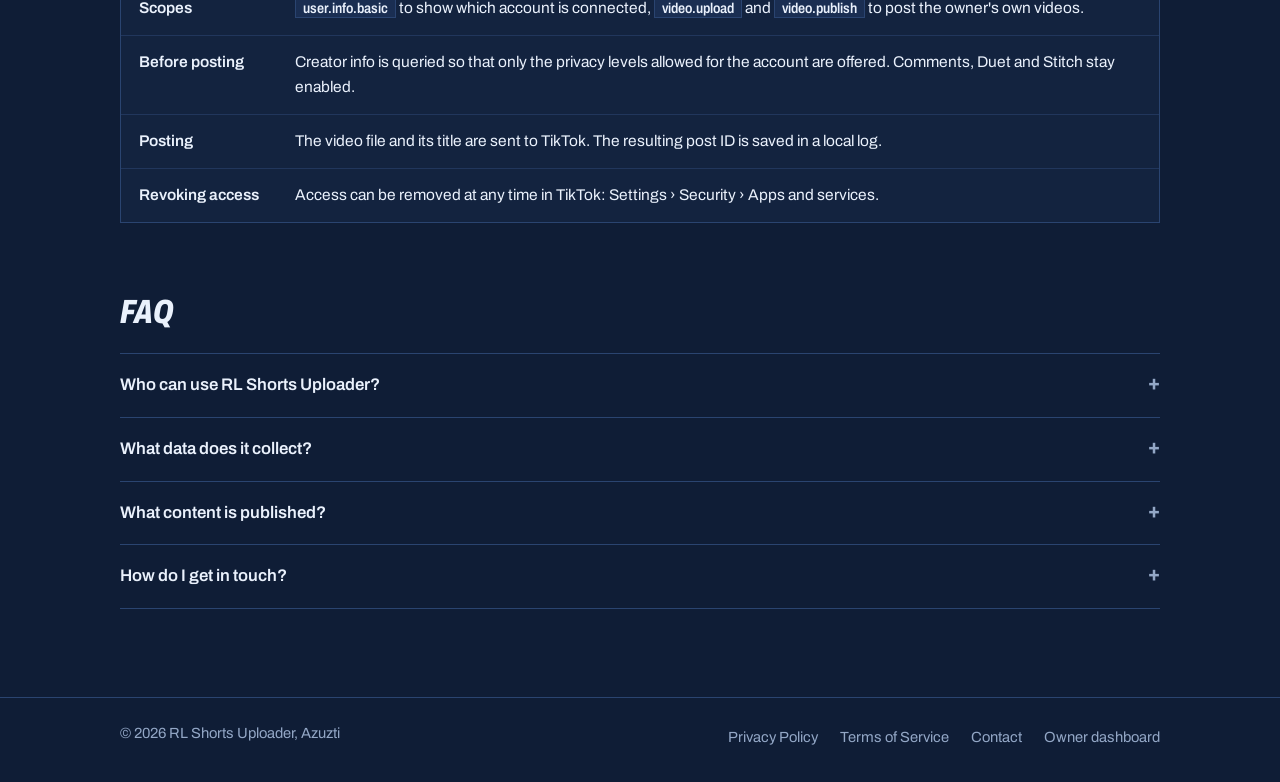
==== commit 86f252f3: "Logo de la chaîne Azuzti à la place du logo RL Shorts Favicons, icône Apple, icon.png et en-tête de " ====
--- a/index.html
+++ b/index.html
@@ -14,7 +14,7 @@
 </head>
 <body>
 <header class="top"><div class="wrap">
-  <a class="brand" href="./"><span class="marque" aria-hidden="true"><i></i><i></i></span>RL Shorts Uploader</a>
+  <a class="brand" href="./"><img class="logo" src="img/logo-96.png" alt="" width="32" height="32">RL Shorts Uploader</a>
   <nav aria-label="Main"><a href="./" aria-current="page">Home</a><a href="#how">How it works</a><a href="#tiktok">TikTok integration</a><a href="privacy.html">Privacy Policy</a><a href="terms.html">Terms of Service</a></nav>
 </div></header>
 
--- a/style.css
+++ b/style.css
@@ -26,13 +26,10 @@
 p{margin:0}
 .lead{color:var(--brume-forte);max-width:60ch;margin-top:8px}
 
-/* en-tête : la marque = les deux cases penchées du tableau des scores */
+/* en-tête : le logo de la chaîne Azuzti */
 .top .wrap{display:flex;align-items:center;justify-content:space-between;flex-wrap:wrap;gap:10px 28px;padding-top:18px;padding-bottom:18px}
 .brand{display:inline-flex;align-items:center;gap:12px;text-decoration:none;font-stretch:72%;font-weight:800;font-style:italic;font-size:1.25rem}
-.marque{display:inline-flex;gap:3px;height:22px}
-.marque i{display:block;width:22px}
-.marque i:first-child{background:var(--bleu);clip-path:polygon(7px 0,100% 0,100% 100%,0 100%)}
-.marque i:last-child{background:var(--orange);clip-path:polygon(0 0,calc(100% - 7px) 0,100% 100%,0 100%)}
+.brand .logo{width:32px;height:32px;border-radius:50%;display:block}
 nav{display:flex;flex-wrap:wrap;gap:4px 22px}
 nav a{color:var(--brume);text-decoration:none;font-size:.95rem;padding:4px 0;position:relative}
 nav a:hover{color:var(--glace)}
